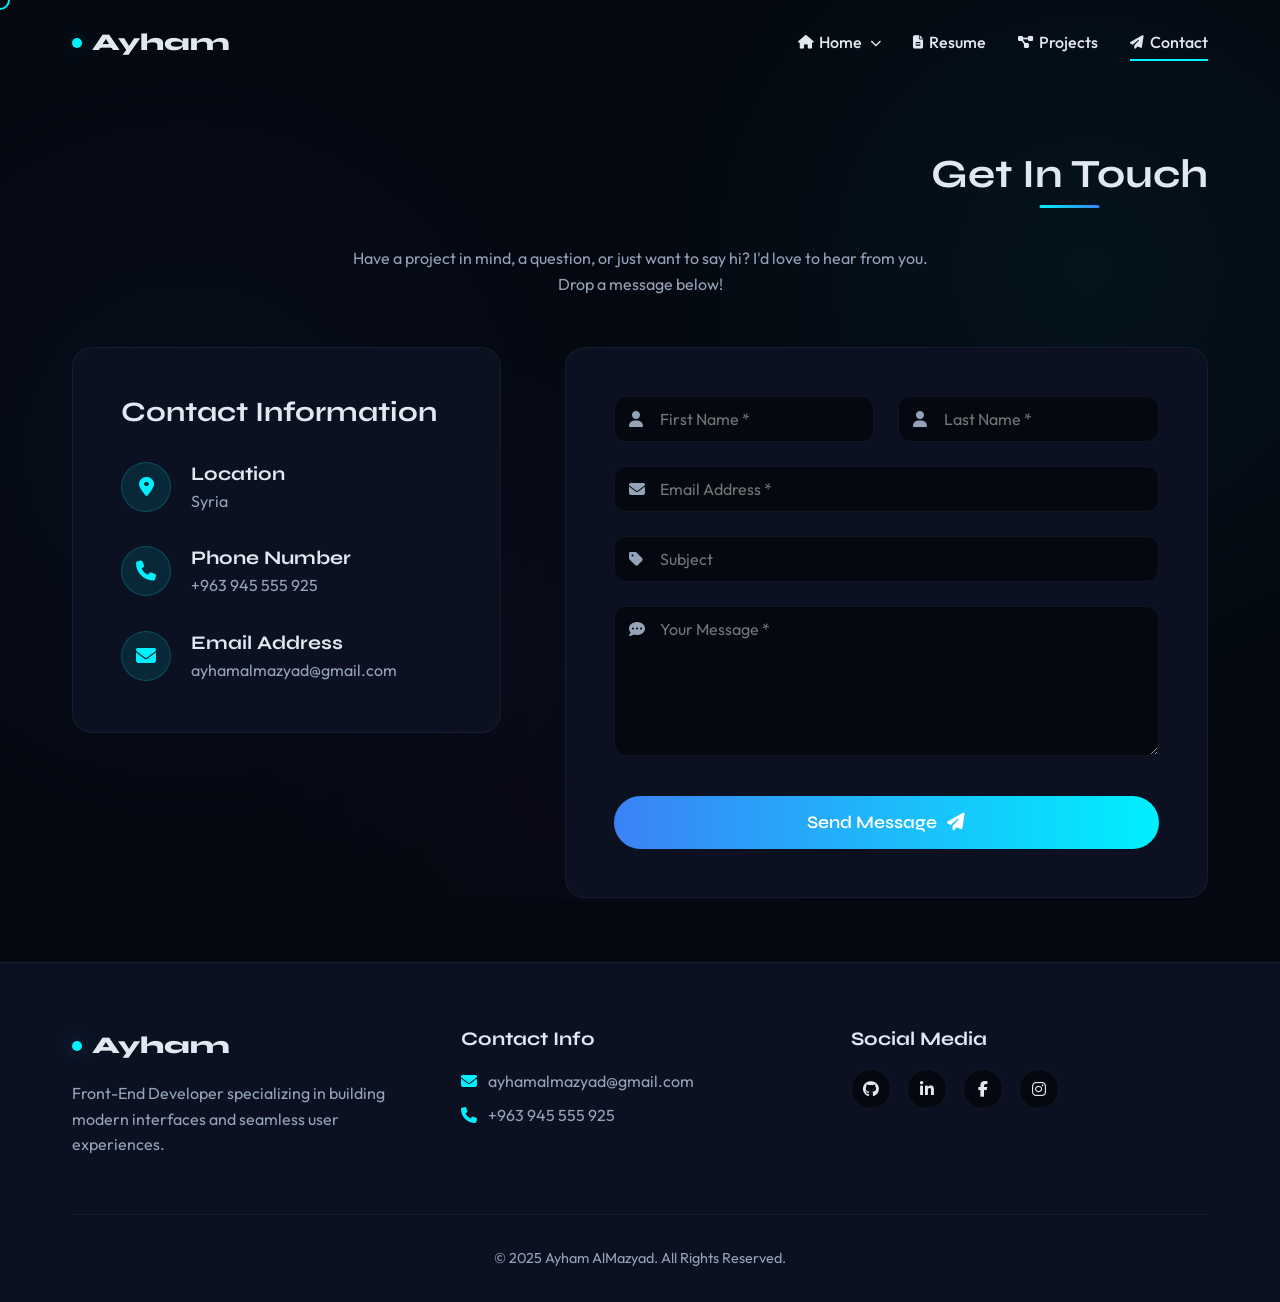
==== contact.html @ ed9a1247 "Cleanup unused files and refactor structure" ====
<!DOCTYPE html>
<html lang="en">
<head>
    <meta charset="UTF-8" />
    <meta name="viewport" content="width=device-width, initial-scale=1.0" />
    <meta name="description" content="Get in touch with Ayham AlMazyad, a Front-End Developer. Send a message for collaborations, inquiries, or any questions.">
    <meta name="keywords" content="Ayham AlMazyad, Contact, Web Developer, Syria, Collaboration, Freelance">
    <meta name="author" content="Ayham AlMazyad">
    <link rel="canonical" href="https://myportfolio.syria-cloud.info/contact.html">
    <title>Contact | Ayham AlMazyad</title>

    <!-- SEO & Open Graph -->
    <meta property="og:type" content="website">
    <meta property="og:title" content="Contact | Ayham AlMazyad" />
    <meta property="og:description" content="Have a project or a question? Reach out to Ayham AlMazyad via the contact form." />
    <meta property="og:image" content="https://myportfolio.syria-cloud.info/img/logo1.png" />
    <meta property="og:url" content="https://myportfolio.syria-cloud.info/contact.html" />

    <!-- Twitter Cards -->
    <meta name="twitter:card" content="summary">
    <meta name="twitter:title" content="Contact | Ayham AlMazyad">
    <meta name="twitter:description" content="Get in touch with Ayham AlMazyad for web development inquiries.">
    <meta name="twitter:image" content="https://myportfolio.syria-cloud.info/img/logo1.png">
    
    <!-- Fonts & Icons -->
    <link href="https://cdnjs.cloudflare.com/ajax/libs/font-awesome/6.5.0/css/all.min.css" rel="stylesheet">
    
    <!-- Custom Premium Stylesheets -->
    <link rel="stylesheet" href="./css/premium-theme.css">
    <link rel="stylesheet" href="./css/contact.css">
</head>

<body>
    <!-- Custom Cursor -->
    <div class="custom-cursor" id="custom-cursor"></div>

    <!-- Background Effect -->
    <div class="bg-mesh"></div>

    <!-- Header & Navigation -->
    <header id="header">
        <div class="container">
            <a href="index.html" class="logo">
                <div class="logo-dot"></div>
                Ayham
            </a>
            
            <div class="menu-toggle" id="menu-toggle">
                <i class="fas fa-bars"></i>
            </div>
            
            <nav class="nav-links">
                <div class="dropdown">
                    <a href="index.html#hero"><i class="fas fa-house" style="font-size: 0.85em;"></i>Home <i class="fas fa-chevron-down" style="font-size: 0.7em; margin-left: 2px;"></i></a>
                    <div class="dropdown-content">
                        <a href="index.html#about"><i class="fas fa-user"></i> About</a>
                        <a href="index.html#skills"><i class="fas fa-code"></i> Skills</a>
                        <a href="index.html#certificates"><i class="fas fa-certificate"></i> Certificates</a>
                    </div>
                </div>
                <a href="resume.html"><i class="fas fa-file-lines" style="font-size: 0.85em;"></i>Resume</a>
                <a href="projects.html"><i class="fas fa-project-diagram" style="font-size: 0.85em;"></i>Projects</a>
                <a href="contact.html" class="active"><i class="fas fa-paper-plane" style="font-size: 0.85em;"></i>Contact</a>
            </nav>
        </div>
    </header>

    <main>
        <div class="contact-header reveal">
            <div class="container">
                <h1 class="section-title">Get In Touch</h1>
                <p style="color: var(--text-muted); max-width: 600px; margin: 0 auto;">Have a project in mind, a question, or just want to say hi? I'd love to hear from you. Drop a message below!</p>
            </div>
        </div>

        <section class="container">
            <div class="contact-grid">
                
                <!-- Contact Info Block -->
                <div class="contact-info reveal">
                    <h2 style="font-size: 1.75rem; margin-bottom: 2rem; color: var(--text-main);">Contact Information</h2>
                    
                    <div class="contact-info-item">
                        <div class="contact-info-icon"><i class="fas fa-map-marker-alt"></i></div>
                        <div class="contact-info-text">
                            <h3>Location</h3>
                            <p>Syria</p>
                        </div>
                    </div>

                    <div class="contact-info-item">
                        <div class="contact-info-icon"><i class="fas fa-phone"></i></div>
                        <div class="contact-info-text">
                            <h3>Phone Number</h3>
                            <p>+963 945 555 925</p>
                        </div>
                    </div>

                    <div class="contact-info-item">
                        <div class="contact-info-icon"><i class="fas fa-envelope"></i></div>
                        <div class="contact-info-text">
                            <h3>Email Address</h3>
                            <p>ayhamalmazyad@gmail.com</p>
                        </div>
                    </div>
                </div>

                <!-- Contact Form Block -->
                <div class="contact-form-container reveal" style="transition-delay: 0.2s;">
                    <form id="contactForm">
                        <div class="form-grid">
                            <div class="input-group">
                                <input type="text" name="firstName" placeholder="First Name *" required />
                                <i class="fas fa-user input-icon"></i>
                            </div>

                            <div class="input-group">
                                <input type="text" name="lastName" placeholder="Last Name *" required />
                                <i class="fas fa-user input-icon"></i>
                            </div>

                            <div class="input-group full-width">
                                <input type="email" name="email" placeholder="Email Address *" required />
                                <i class="fas fa-envelope input-icon"></i>
                            </div>

                            <div class="input-group full-width">
                                <input type="text" name="subject" placeholder="Subject" />
                                <i class="fas fa-tag input-icon"></i>
                            </div>

                            <div class="input-group full-width">
                                <textarea name="message" placeholder="Your Message *" required></textarea>
                                <i class="fas fa-comment-dots input-icon"></i>
                            </div>
                        </div>

                        <button type="submit" class="submit-btn">
                            Send Message <i class="fas fa-paper-plane"></i>
                        </button>
                        <div id="status-message"></div>
                    </form>
                </div>

            </div>
        </section>
    </main>

    <!-- Footer -->
    <footer>
        <div class="container">
            <div class="footer-content reveal">
                <div class="footer-col">
                    <a href="index.html" class="logo" style="margin-bottom: 1rem;">
                        <div class="logo-dot"></div>
                        Ayham
                    </a>
                    <p>Front-End Developer specializing in building modern interfaces and seamless user experiences.</p>
                </div>
                
                <div class="footer-col">
                    <h4>Contact Info</h4>
                    <p><i class="fas fa-envelope" style="color: var(--accent-cyan); margin-right: 8px;"></i> ayhamalmazyad@gmail.com</p>
                    <p><i class="fas fa-phone" style="color: var(--accent-cyan); margin-right: 8px;"></i> +963 945 555 925</p>
                </div>
                
                <div class="footer-col">
                    <h4>Social Media</h4>
                    <div class="social-icons">
                        <a href="https://github.com/Aeham-sys" target="_blank" aria-label="GitHub"><i class="fab fa-github"></i></a>
                        <a href="https://www.linkedin.com/in/ayham-al-mziad" target="_blank" aria-label="LinkedIn"><i class="fab fa-linkedin-in"></i></a>
                        <a href="https://www.facebook.com/ayham.mziad" target="_blank" aria-label="Facebook"><i class="fab fa-facebook-f"></i></a>
                        <a href="https://www.instagram.com/ayhambmz" target="_blank" aria-label="Instagram"><i class="fab fa-instagram"></i></a>
                    </div>
                </div>
            </div>
            
            <div class="footer-bottom">
                <p>&copy; 2025 Ayham AlMazyad. All Rights Reserved.</p>
            </div>
        </div>
    </footer>

    <script src="./js/animations.js"></script>
    <script src="./js/contact.js"></script>
</body>
</html>
---- css/premium-theme.css ----
@import url('https://fonts.googleapis.com/css2?family=Outfit:wght@300;400;500;600&family=Syne:wght@400;500;600;700;800&display=swap');

:root {
  /* Color Palette - Premium Dark Theme */
  --bg-primary: #050810;
  --bg-secondary: #0B1121;
  --bg-glass: rgba(11, 17, 33, 0.7);
  --accent-cyan: #00F0FF;
  --accent-blue: #3B82F6;
  --accent-purple: #A855F7;
  --text-main: #E2E8F0;
  --text-muted: #94A3B8;
  --border-glass: rgba(255, 255, 255, 0.05);
  
  /* Typography */
  --font-heading: 'Syne', sans-serif;
  --font-body: 'Outfit', sans-serif;
  
  /* Transitions & Shadows */
  --ts-fast: 0.2s ease;
  --ts-smooth: 0.4s cubic-bezier(0.4, 0, 0.2, 1);
  --glow-cyan: 0 0 20px rgba(0, 240, 255, 0.3);
  --glow-blue: 0 0 20px rgba(59, 130, 246, 0.3);
  --shadow-card: 0 10px 30px rgba(0,0,0,0.5);
}




/* Base Styles */
* {
  margin: 0;
  padding: 0;
  box-sizing: border-box;
}

html {
  scroll-behavior: smooth;
  overflow-x: hidden;
}

body {
  font-family: var(--font-body);
  background-color: var(--bg-primary);
  color: var(--text-main);
  line-height: 1.6;
  overflow-x: hidden;
}


/* Background Effects */
.bg-mesh {
  position: fixed;
  top: 0;
  left: 0;
  width: 100vw;
  height: 100vh;
  z-index: -1;
  background: 
    radial-gradient(circle at 15% 50%, rgba(59, 130, 246, 0.05) 0%, transparent 40%),
    radial-gradient(circle at 85% 30%, rgba(0, 240, 255, 0.05) 0%, transparent 40%),
    radial-gradient(circle at 50% 80%, rgba(168, 85, 247, 0.04) 0%, transparent 40%);
  pointer-events: none;
}

/* Custom Cursor */
.custom-cursor {
  width: 20px;
  height: 20px;
  border: 2px solid var(--accent-cyan);
  border-radius: 50%;
  position: fixed;
  pointer-events: none;
  z-index: 9999;
  transform: translate(-50%, -50%);
  transition: width 0.2s, height 0.2s, background-color 0.2s;
}

.custom-cursor.hover {
  width: 40px;
  height: 40px;
  background-color: rgba(0, 240, 255, 0.1);
  border-color: transparent;
}

/* Preloader */
#preloader {
  position: fixed;
  top: 0;
  left: 0;
  width: 100%;
  height: 100%;
  background-color: var(--bg-primary);
  z-index: 10000;
  display: flex;
  justify-content: center;
  align-items: center;
  transition: opacity 0.4s ease;
}

.loader-pulse {
  width: 50px;
  height: 50px;
  background-color: var(--accent-cyan);
  border-radius: 50%;
  animation: pulse 1.5s infinite ease-in-out;
}

@keyframes pulse {
  0% { transform: scale(0.8); box-shadow: 0 0 0 0 rgba(0, 240, 255, 0.7); }
  70% { transform: scale(1.2); box-shadow: 0 0 0 20px rgba(0, 240, 255, 0); }
  100% { transform: scale(0.8); box-shadow: 0 0 0 0 rgba(0, 240, 255, 0); }
}

/* Typography & Utilities */
h1, h2, h3, h4, h5, h6 {
  font-family: var(--font-heading);
  font-weight: 700;
  line-height: 1.2;
}

a {
  text-decoration: none;
  color: inherit;
  transition: var(--ts-fast);
}

img {
  max-width: 100%;
  height: auto;
  display: block;
}

.container {
  width: 100%;
  max-width: 1200px;
  margin: 0 auto;
  padding: 0 2rem;
}

.section-padding {
  padding: 100px 0;
}

.section-title {
  font-size: 2.5rem;
  text-align: center;
  margin-bottom: 3rem;
  color: var(--text-main);
  position: relative;
  display: inline-block;
  left: 50%;
  transform: translateX(-50%);
}

.section-title::after {
  content: '';
  position: absolute;
  bottom: -10px;
  left: 50%;
  transform: translateX(-50%);
  width: 60px;
  height: 3px;
  background: linear-gradient(90deg, var(--accent-cyan), var(--accent-blue));
  border-radius: 2px;
}

/* Buttons */
.btn {
  display: inline-block;
  padding: 0.8rem 2rem;
  border-radius: 30px;
  font-family: var(--font-heading);
  font-weight: 600;
  font-size: 1rem;
  cursor: pointer;
  transition: var(--ts-smooth);
  position: relative;
  overflow: hidden;
  z-index: 1;
}

.btn-primary {
  background: linear-gradient(90deg, var(--accent-blue), var(--accent-cyan));
  color: #fff;
  border: none;
  box-shadow: 0 4px 15px rgba(0, 240, 255, 0.2);
}

.btn-primary:hover {
  box-shadow: var(--glow-cyan);
  transform: translateY(-2px);
}

.btn-outline {
  background: transparent;
  color: var(--text-main);
  border: 1px solid var(--border-glass);
}

.btn-outline:hover {
  border-color: var(--accent-cyan);
  color: var(--accent-cyan);
}

/* Navigation */
header {
  position: fixed;
  top: 0;
  width: 100%;
  z-index: 2000;
  padding: 1.5rem 0;
  transition: var(--ts-smooth);
}


header.scrolled {
  background: var(--bg-glass);
  backdrop-filter: blur(20px);
  -webkit-backdrop-filter: blur(20px);
  border-bottom: 1px solid var(--border-glass);
  padding: 0.8rem 0;
  box-shadow: 0 10px 30px rgba(0, 0, 0, 0.2);
}

header .container {
  display: flex;
  justify-content: space-between;
  align-items: center;
}

.logo {
  font-family: var(--font-heading);
  font-size: 1.5rem;
  font-weight: 800;
  display: flex;
  align-items: center;
  gap: 10px;
  color: var(--text-main);
}

.logo-dot {
  width: 10px;
  height: 10px;
  background-color: var(--accent-cyan);
  border-radius: 50%;
  box-shadow: var(--glow-cyan);
}

.nav-links {
  display: flex;
  gap: 2rem;
}

.nav-links a {
  font-size: 1rem;
  font-weight: 500;
  color: var(--text-main);
  position: relative;
  display: flex;
  align-items: center;
  gap: 6px;
}

/* Dropdown Styles */
.nav-links .dropdown {
  position: relative;
  display: inline-block;
}

.dropdown-content {
  position: absolute;
  top: 100%;
  left: 50%;
  transform: translateX(-50%) translateY(10px);
  min-width: 180px;
  background: var(--bg-glass);
  backdrop-filter: blur(20px);
  -webkit-backdrop-filter: blur(20px);
  border: 1px solid var(--border-glass);
  border-radius: 15px;
  padding: 0.8rem;
  opacity: 0;
  visibility: hidden;
  transition: all 0.3s cubic-bezier(0.4, 0, 0.2, 1);
  box-shadow: 0 15px 35px rgba(0,0,0,0.4);
  z-index: 1000;
}

.dropdown:hover .dropdown-content {
  opacity: 1;
  visibility: visible;
  transform: translateX(-50%) translateY(0);
}

.dropdown-content a {
  padding: 0.8rem 1rem;
  border-radius: 10px;
  width: 100%;
  font-size: 0.95rem;
  color: var(--text-muted);
}

.dropdown-content a:hover {
  background: rgba(0, 240, 255, 0.08);
  color: var(--accent-cyan);
  padding-left: 1.2rem;
}

.nav-links a::after {
  content: '';
  position: absolute;
  width: 0;
  height: 2px;
  bottom: -5px;
  left: 0;
  background-color: var(--accent-cyan);
  transition: var(--ts-smooth);
}

.nav-links a:hover::after,
.nav-links a.active::after {
  width: 100%;
}

.menu-toggle {
  display: none;
  font-size: 1.5rem;
  cursor: pointer;
  color: var(--text-main);
}

/* Hero Section */
.hero {
  min-height: 100vh;
  display: flex;
  align-items: center;
  position: relative;
  overflow: hidden;
  padding-top: 80px;
}

.hero-content {
  max-width: 600px;
  z-index: 2;
}

.hero-subtitle {
  color: var(--accent-cyan);
  font-family: var(--font-heading);
  font-weight: 600;
  letter-spacing: 2px;
  text-transform: uppercase;
  font-size: 0.9rem;
  margin-bottom: 1rem;
  display: block;
}

.hero-title {
  font-size: 4rem;
  margin-bottom: 1rem;
  color: var(--text-main);
}

.hero-typewriter {
  display: inline-block;
  color: var(--accent-blue);
  border-right: 3px solid var(--accent-cyan);
  padding-right: 5px;
  white-space: nowrap;
  animation: blinkCursor 0.75s step-end infinite;
}

@keyframes blinkCursor {
  from, to { border-color: transparent }
  50% { border-color: var(--accent-cyan); }
}

.hero-description {
  color: var(--text-muted);
  font-size: 1.1rem;
  margin-bottom: 2.5rem;
  max-width: 500px;
}

.hero-buttons {
  display: flex;
  gap: 1rem;
}

.hero-image-container {
  position: absolute;
  right: 5%;
  top: 50%;
  transform: translateY(-50%);
  width: 400px;
  height: 400px;
  z-index: 1;
}

.hero-image {
  width: 100%;
  height: 100%;
  object-fit: cover;
  border-radius: 60% 40% 30% 70% / 60% 30% 70% 40%;
  border: 2px solid var(--border-glass);
  box-shadow: var(--shadow-card);
  position: relative;
  z-index: 2;
  animation: morph 8s ease-in-out infinite alternate;
}

@keyframes morph {
  0% { border-radius: 60% 40% 30% 70% / 60% 30% 70% 40%; }
  50% { border-radius: 30% 60% 70% 40% / 50% 60% 30% 60%; }
  100% { border-radius: 60% 40% 30% 70% / 60% 30% 70% 40%; }
}

.orb {
  position: absolute;
  border-radius: 50%;
  filter: blur(40px);
  z-index: 1;
  animation: float 6s ease-in-out infinite;
}

.orb-1 {
  width: 200px;
  height: 200px;
  background: rgba(0, 240, 255, 0.4);
  top: -20px;
  right: -20px;
}

.orb-2 {
  width: 150px;
  height: 150px;
  background: rgba(59, 130, 246, 0.4);
  bottom: 20px;
  left: -20px;
  animation-delay: -3s;
}

@keyframes float {
  0% { transform: translateY(0px) rotate(0deg); }
  50% { transform: translateY(-20px) rotate(10deg); }
  100% { transform: translateY(0px) rotate(0deg); }
}

/* About Section */
.about {
  background-color: var(--bg-secondary);
}

.about-grid {
  display: grid;
  grid-template-columns: 1fr 1fr;
  gap: 4rem;
  align-items: center;
}

.about-text {
  color: var(--text-muted);
  font-size: 1.05rem;
}

.about-text p {
  margin-bottom: 1.5rem;
}

.highlight {
  color: var(--text-main);
  font-weight: 500;
}

/* Skills Box */
.skills-container {
  background: var(--bg-primary);
  padding: 2rem;
  border-radius: 20px;
  border: 1px solid var(--border-glass);
  box-shadow: var(--shadow-card);
}

.skill-item {
  margin-bottom: 1.5rem;
}

.skill-item:last-child {
  margin-bottom: 0;
}

.skill-info {
  display: flex;
  justify-content: space-between;
  margin-bottom: 0.5rem;
  font-family: var(--font-heading);
  font-weight: 500;
  font-size: 0.9rem;
}

.skill-bar {
  width: 100%;
  height: 8px;
  background-color: var(--bg-secondary);
  border-radius: 4px;
  overflow: hidden;
}

.skill-progress {
  height: 100%;
  background: linear-gradient(90deg, var(--accent-blue), var(--accent-cyan));
  border-radius: 4px;
  position: relative;
  /* width is set inline */
}

/* Certificates */
.certificates-grid {
  display: grid;
  grid-template-columns: repeat(auto-fit, minmax(320px, 1fr));
  gap: 2rem;
}

.certificate-card {
  background: var(--bg-secondary);
  border: 1px solid var(--border-glass);
  border-radius: 16px;
  overflow: hidden;
  transition: var(--ts-smooth);
  height: 100%;
  display: flex;
  flex-direction: column;
}

.certificate-card:hover {
  transform: translateY(-10px);
  border-color: rgba(0, 240, 255, 0.3);
  box-shadow: var(--shadow-card), 0 0 15px rgba(0, 240, 255, 0.1);
}

.certificate-image {
  width: 100%;
  height: 200px;
  overflow: hidden;
}

.certificate-image img {
  width: 100%;
  height: 100%;
  object-fit: cover;
  transition: transform 0.5s ease;
}

.certificate-card:hover .certificate-image img {
  transform: scale(1.05);
}

.certificate-content {
  padding: 1.5rem;
  flex-grow: 1;
  display: flex;
  flex-direction: column;
}

.certificate-content h3 {
  font-size: 1.25rem;
  margin-bottom: 0.75rem;
  color: var(--text-main);
}

.certificate-description {
  color: var(--text-muted);
  font-size: 0.9rem;
  margin-bottom: 1.5rem;
  flex-grow: 1;
}

.certificate-meta {
  display: flex;
  justify-content: space-between;
  align-items: center;
  margin-top: auto;
  padding-top: 1rem;
  border-top: 1px solid var(--border-glass);
}

.certificate-date {
  font-size: 0.85rem;
  color: var(--text-muted);
  display: flex;
  align-items: center;
  gap: 5px;
}

.verify-link {
  font-size: 0.85rem;
  color: var(--accent-cyan);
  font-weight: 500;
  display: flex;
  align-items: center;
  gap: 5px;
}

.verify-link:hover {
  text-shadow: 0 0 8px rgba(0, 240, 255, 0.5);
}

/* Footer */
footer {
  background-color: var(--bg-secondary);
  border-top: 1px solid var(--border-glass);
  padding: 4rem 0 2rem;
}

.footer-content {
  display: grid;
  grid-template-columns: repeat(auto-fit, minmax(200px, 1fr));
  gap: 2rem;
  margin-bottom: 3rem;
}

.footer-col h4 {
  color: var(--text-main);
  font-size: 1.2rem;
  margin-bottom: 1.2rem;
}

.footer-col p {
  color: var(--text-muted);
  margin-bottom: 0.5rem;
}

.social-icons {
  display: flex;
  gap: 1rem;
}

.social-icons a {
  display: flex;
  align-items: center;
  justify-content: center;
  width: 40px;
  height: 40px;
  border-radius: 50%;
  background: var(--bg-primary);
  border: 1px solid var(--border-glass);
  color: var(--text-main);
  transition: var(--ts-fast);
}

.social-icons a:hover {
  background: var(--accent-blue);
  border-color: var(--accent-blue);
  color: #fff;
  transform: translateY(-3px);
  box-shadow: var(--glow-blue);
}

.footer-bottom {
  text-align: center;
  padding-top: 2rem;
  border-top: 1px solid var(--border-glass);
  color: var(--text-muted);
  font-size: 0.9rem;
}

/* Scroll Animations Defaults */
.reveal {
  opacity: 0;
  transform: translateY(30px);
  transition: all 0.8s ease;
}
.reveal.active {
  opacity: 1;
  transform: translateY(0);
}

/* Responsive */
@media (max-width: 991px) {
  .hero-title {
    font-size: 3rem;
  }
  .about-grid {
    grid-template-columns: 1fr;
  }
  .hero-image-container {
    width: 300px;
    height: 300px;
    right: 0;
  }
}

@media (max-width: 768px) {
  .menu-toggle {
    display: block;
    z-index: 1001;
    order: 3;
    margin-left: 1rem;
  }
  


  .nav-links {
    position: fixed;
    top: 0;
    right: 0;
    width: 280px;
    height: 100vh;
    background: rgba(11, 17, 33, 0.85);
    backdrop-filter: blur(20px);
    -webkit-backdrop-filter: blur(20px);
    flex-direction: column;
    padding: 100px 1.5rem 2rem;
    transition: transform 0.4s cubic-bezier(0.4, 0, 0.2, 1);
    transform: translateX(105%);
    border-left: 1px solid var(--border-glass);
    box-shadow: -15px 0 35px rgba(0,0,0,0.4);
    z-index: 1002;
    gap: 0.5rem; /* Tighter gap for styled items */
  }
  
  .nav-links.active {
    transform: translateX(0);
  }

  /* Mobile Link Styling */
  .nav-links a {
    width: 100%;
    padding: 1rem 1.5rem;
    border-radius: 12px;
    font-size: 1.1rem;
    font-weight: 500;
    color: var(--text-main);
    display: flex;
    align-items: center;
    gap: 12px;
    background: transparent;
    transition: all 0.3s ease;
    border: 1px solid transparent;
  }

  .nav-links a i {
    font-size: 1.2rem;
    color: var(--accent-cyan);
    width: 24px;
    text-align: center;
  }

  .nav-links a:hover,
  .nav-links a.active {
    background: rgba(0, 240, 255, 0.08);
    color: var(--accent-cyan);
    border-color: rgba(0, 240, 255, 0.15);
    padding-left: 1.8rem; /* Slide right effect */
  }




  /* Overlay Backdrop for Mobile Menu */
  .menu-overlay {
    position: fixed;
    top: 0;
    left: 0;
    width: 100%;
    height: 100%;
    background: rgba(0, 0, 0, 0.6);
    backdrop-filter: blur(4px);
    z-index: 1001;
    opacity: 0;
    visibility: hidden;
    transition: all 0.4s ease;
  }

  .menu-overlay.active {
    opacity: 1;
    visibility: visible;
  }

  body.menu-open {
    overflow: hidden; /* Prevent scrolling when menu is open */
  }

  
  .hero {
    flex-direction: column;
    justify-content: center;
    text-align: center;
    padding-top: 120px;
  }
  
  .hero-content {
    margin: 0 auto;
  }
  
  .hero-buttons {
    justify-content: center;
  }
  
  .hero-image-container {
    position: relative;
    transform: none;
    margin: 3rem auto 0;
    left: auto;
    right: auto;
    width: 250px;
    height: 250px;
  }
  
  .section-title {
    font-size: 2rem;
  }

  /* Sanitize Orbs on Mobile */
  .orb {
    filter: blur(30px);
    opacity: 0.5;
  }
  
  .orb-1 {
    width: 120px !important;
    height: 120px !important;
    right: -10px !important;
    top: -10px !important;
  }
  
  .orb-2 {
    width: 100px !important;
    height: 100px !important;
    left: -10px !important;
    bottom: -10px !important;
  }
}
---- css/contact.css ----
.contact-header {
    text-align: center;
    padding: 150px 0 50px;
}

.contact-grid {
    display: grid;
    grid-template-columns: 1fr;
    gap: 4rem;
    margin-bottom: 4rem;
}

@media (min-width: 992px) {
    .contact-grid {
        grid-template-columns: 1fr 1.5fr;
    }
}

.contact-info {
    background: var(--bg-secondary);
    border: 1px solid var(--border-glass);
    border-radius: 20px;
    padding: 3rem;
    height: fit-content;
}

.contact-info-item {
    display: flex;
    align-items: flex-start;
    gap: 20px;
    margin-bottom: 2rem;
}

.contact-info-item:last-child {
    margin-bottom: 0;
}

.contact-info-icon {
    width: 50px;
    height: 50px;
    border-radius: 50%;
    background: rgba(0, 240, 255, 0.1);
    color: var(--accent-cyan);
    display: flex;
    justify-content: center;
    align-items: center;
    font-size: 1.25rem;
    border: 1px solid rgba(0, 240, 255, 0.2);
    flex-shrink: 0;
}

.contact-info-text h3 {
    color: var(--text-main);
    margin-bottom: 0.25rem;
    font-size: 1.2rem;
}

.contact-info-text p {
    color: var(--text-muted);
}

/* Form Styling */
.contact-form-container {
    background: var(--bg-secondary);
    border: 1px solid var(--border-glass);
    border-radius: 20px;
    padding: 3rem;
}

.form-grid {
    display: grid;
    grid-template-columns: 1fr;
    gap: 1.5rem;
}

@media (min-width: 768px) {
    .form-grid {
        grid-template-columns: 1fr 1fr;
    }
    .full-width {
        grid-column: 1 / -1;
    }
}

.input-group {
    position: relative;
}

.input-icon {
    position: absolute;
    left: 15px;
    top: 15px;
    color: var(--text-muted);
    transition: var(--ts-fast);
}

.input-group input,
.input-group textarea {
    width: 100%;
    background: var(--bg-primary);
    border: 1px solid var(--border-glass);
    border-radius: 12px;
    padding: 12px 15px 12px 45px;
    color: var(--text-main);
    font-family: var(--font-body);
    font-size: 1rem;
    transition: var(--ts-smooth);
    outline: none;
}

.input-group textarea {
    height: 150px;
    resize: vertical;
}

.input-group input:focus,
.input-group textarea:focus {
    border-color: var(--accent-cyan);
    box-shadow: 0 0 15px rgba(0, 240, 255, 0.1);
}

.input-group input:focus + .input-icon,
.input-group textarea:focus + .input-icon {
    color: var(--accent-cyan);
}

.submit-btn {
    width: 100%;
    margin-top: 2rem;
    display: flex;
    justify-content: center;
    align-items: center;
    gap: 10px;
    padding: 1rem;
    border-radius: 30px;
    border: none;
    background: linear-gradient(90deg, var(--accent-blue), var(--accent-cyan));
    color: #fff;
    font-family: var(--font-heading);
    font-weight: 600;
    font-size: 1.1rem;
    cursor: pointer;
    transition: var(--ts-smooth);
}

.submit-btn:hover {
    transform: translateY(-3px);
    box-shadow: var(--glow-cyan);
}

#status-message {
    margin-top: 1.5rem;
    padding: 1rem;
    border-radius: 8px;
    text-align: center;
    display: none;
    font-weight: 500;
}

.success {
    background-color: rgba(16, 185, 129, 0.1);
    color: #10b981;
    border: 1px solid rgba(16, 185, 129, 0.2);
}

.error {
    background-color: rgba(239, 68, 68, 0.1);
    color: #ef4444;
    border: 1px solid rgba(239, 68, 68, 0.2);
}
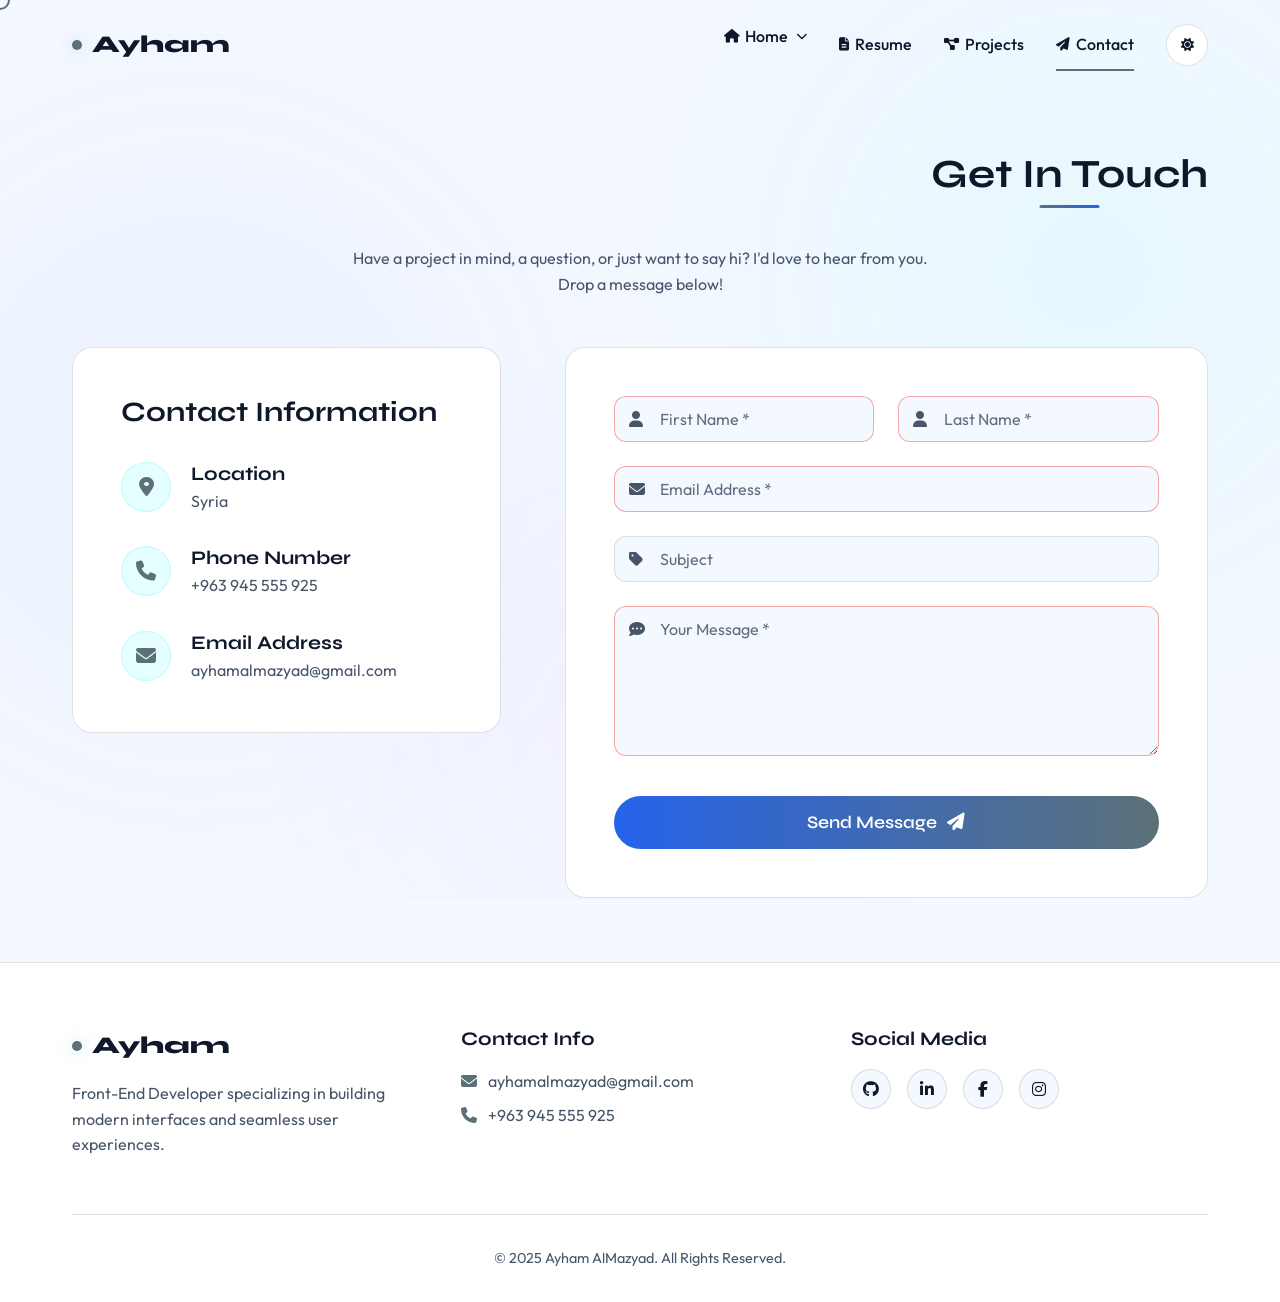
==== commit b8e2c66f: "SEO optimization and domain update to ayhamdev.me" ====
--- a/contact.html
+++ b/contact.html
@@ -6,21 +6,25 @@
     <meta name="description" content="Get in touch with Ayham AlMazyad, a Front-End Developer. Send a message for collaborations, inquiries, or any questions.">
     <meta name="keywords" content="Ayham AlMazyad, Contact, Web Developer, Syria, Collaboration, Freelance">
     <meta name="author" content="Ayham AlMazyad">
-    <link rel="canonical" href="https://myportfolio.syria-cloud.info/contact.html">
+    <link rel="canonical" href="https://ayhamdev.vercel.app/contact.html">
     <title>Contact | Ayham AlMazyad</title>
 
     <!-- SEO & Open Graph -->
     <meta property="og:type" content="website">
     <meta property="og:title" content="Contact | Ayham AlMazyad" />
-    <meta property="og:description" content="Have a project or a question? Reach out to Ayham AlMazyad via the contact form." />
-    <meta property="og:image" content="https://myportfolio.syria-cloud.info/img/logo1.png" />
-    <meta property="og:url" content="https://myportfolio.syria-cloud.info/contact.html" />
+    <meta property="og:description" content="Have a project or a question? Reach out to Ayham AlMazyad via the contact form for web development inquiries." />
+    <meta property="og:image" content="https://ayhamdev.vercel.app/img/website_preview.png" />
+    <meta property="og:image:width" content="1200" />
+    <meta property="og:image:height" content="630" />
+    <meta property="og:url" content="https://ayhamdev.vercel.app/contact.html" />
+    <meta property="og:site_name" content="Ayham AlMazyad Portfolio">
 
     <!-- Twitter Cards -->
-    <meta name="twitter:card" content="summary">
+    <meta name="twitter:card" content="summary_large_image">
+    <meta name="twitter:site" content="@ayhambmz">
     <meta name="twitter:title" content="Contact | Ayham AlMazyad">
-    <meta name="twitter:description" content="Get in touch with Ayham AlMazyad for web development inquiries.">
-    <meta name="twitter:image" content="https://myportfolio.syria-cloud.info/img/logo1.png">
+    <meta name="twitter:description" content="Get in touch with Ayham AlMazyad for web development inquiries and collaborations.">
+    <meta name="twitter:image" content="https://ayhamdev.vercel.app/img/website_preview.png">
     
     <!-- Fonts & Icons -->
     <link href="https://cdnjs.cloudflare.com/ajax/libs/font-awesome/6.5.0/css/all.min.css" rel="stylesheet">
@@ -61,6 +65,9 @@
                 <a href="resume.html"><i class="fas fa-file-lines" style="font-size: 0.85em;"></i>Resume</a>
                 <a href="projects.html"><i class="fas fa-project-diagram" style="font-size: 0.85em;"></i>Projects</a>
                 <a href="contact.html" class="active"><i class="fas fa-paper-plane" style="font-size: 0.85em;"></i>Contact</a>
+                <button id="theme-toggle" class="theme-toggle" type="button" aria-label="Switch color theme" title="Switch color theme">
+                    <i class="fas fa-moon"></i>
+                </button>
             </nav>
         </div>
     </header>
--- a/css/premium-theme.css
+++ b/css/premium-theme.css
@@ -5,12 +5,21 @@
   --bg-primary: #050810;
   --bg-secondary: #0B1121;
   --bg-glass: rgba(11, 17, 33, 0.7);
+  --bg-elevated: #111a31;
   --accent-cyan: #00F0FF;
   --accent-blue: #3B82F6;
   --accent-purple: #A855F7;
   --text-main: #E2E8F0;
   --text-muted: #94A3B8;
+  --text-strong: #F8FAFC;
   --border-glass: rgba(255, 255, 255, 0.05);
+  --nav-link-active-bg: rgba(0, 240, 255, 0.1);
+  --nav-link-active-border: rgba(0, 240, 255, 0.22);
+  --menu-overlay-bg: rgba(0, 0, 0, 0.6);
+  --menu-panel-bg: rgba(11, 17, 33, 0.92);
+  --menu-link-color: #d9e2f3;
+  --menu-link-icon: #82c8d0;
+  --menu-link-hover-color: #eaf7ff;
   
   /* Typography */
   --font-heading: 'Syne', sans-serif;
@@ -24,6 +33,35 @@
   --shadow-card: 0 10px 30px rgba(0,0,0,0.5);
 }
 
+html[data-theme="dark"] {
+  color-scheme: dark;
+}
+
+html[data-theme="light"] {
+  color-scheme: light;
+  --bg-primary: #f4f8ff;
+  --bg-secondary: #ffffff;
+  --bg-glass: rgba(255, 255, 255, 0.82);
+  --bg-elevated: #ecf3ff;
+  --accent-cyan: #5b7177;
+  --accent-blue: #2563eb;
+  --accent-purple: #7c3aed;
+  --text-main: #0f172a;
+  --text-muted: #475569;
+  --text-strong: #020617;
+  --border-glass: rgba(15, 23, 42, 0.12);
+  --nav-link-active-bg: rgba(8, 145, 178, 0.12);
+  --nav-link-active-border: rgba(8, 145, 178, 0.24);
+  --menu-overlay-bg: rgba(15, 23, 42, 0.32);
+  --menu-panel-bg: rgba(248, 251, 255, 0.96);
+  --menu-link-color: #0f172a;
+  --menu-link-icon: #0f766e;
+  --menu-link-hover-color: #0b2e4f;
+  --glow-cyan: 0 0 16px rgba(8, 145, 178, 0.25);
+  --glow-blue: 0 0 16px rgba(37, 99, 235, 0.25);
+  --shadow-card: 0 10px 30px rgba(15, 23, 42, 0.14);
+}
+
 
 
 
@@ -37,6 +75,7 @@
 html {
   scroll-behavior: smooth;
   overflow-x: hidden;
+  color-scheme: dark;
 }
 
 body {
@@ -63,6 +102,16 @@
   pointer-events: none;
 }
 
+#three-canvas {
+  position: fixed;
+  top: 0;
+  left: 0;
+  width: 100vw;
+  height: 100vh;
+  z-index: -2;
+  pointer-events: none;
+}
+
 /* Custom Cursor */
 .custom-cursor {
   width: 20px;
@@ -129,6 +178,19 @@
   max-width: 100%;
   height: auto;
   display: block;
+}
+
+.hero-image,
+.project-img-wrapper img,
+.certificate-image img {
+  border-radius: 14px;
+  box-shadow: var(--shadow-card);
+}
+
+html[data-theme="light"] .hero-image,
+html[data-theme="light"] .project-img-wrapper img,
+html[data-theme="light"] .certificate-image img {
+  filter: saturate(0.98) contrast(1.02);
 }
 
 .container {
@@ -250,6 +312,31 @@
 .nav-links {
   display: flex;
   gap: 2rem;
+}
+
+.theme-toggle {
+  border: 1px solid var(--border-glass);
+  background: var(--bg-secondary);
+  color: var(--text-main);
+  width: 42px;
+  height: 42px;
+  border-radius: 50%;
+  display: inline-flex;
+  align-items: center;
+  justify-content: center;
+  cursor: pointer;
+  transition: var(--ts-smooth);
+}
+
+.theme-toggle:hover {
+  border-color: var(--accent-cyan);
+  color: var(--accent-cyan);
+  transform: translateY(-2px);
+  box-shadow: var(--glow-cyan);
+}
+
+.theme-toggle i {
+  pointer-events: none;
 }
 
 .nav-links a {
@@ -302,7 +389,7 @@
 }
 
 .dropdown-content a:hover {
-  background: rgba(0, 240, 255, 0.08);
+  background: var(--nav-link-active-bg);
   color: var(--accent-cyan);
   padding-left: 1.2rem;
 }
@@ -393,8 +480,8 @@
   right: 5%;
   top: 50%;
   transform: translateY(-50%);
-  width: 400px;
-  height: 400px;
+  width: clamp(280px, 30vw, 400px);
+  height: clamp(280px, 30vw, 400px);
   z-index: 1;
 }
 
@@ -685,8 +772,8 @@
     grid-template-columns: 1fr;
   }
   .hero-image-container {
-    width: 300px;
-    height: 300px;
+    width: clamp(240px, 36vw, 320px);
+    height: clamp(240px, 36vw, 320px);
     right: 0;
   }
 }
@@ -707,7 +794,7 @@
     right: 0;
     width: 280px;
     height: 100vh;
-    background: rgba(11, 17, 33, 0.85);
+    background: var(--menu-panel-bg);
     backdrop-filter: blur(20px);
     -webkit-backdrop-filter: blur(20px);
     flex-direction: column;
@@ -731,7 +818,7 @@
     border-radius: 12px;
     font-size: 1.1rem;
     font-weight: 500;
-    color: var(--text-main);
+    color: var(--menu-link-color);
     display: flex;
     align-items: center;
     gap: 12px;
@@ -742,17 +829,81 @@
 
   .nav-links a i {
     font-size: 1.2rem;
-    color: var(--accent-cyan);
+    color: var(--menu-link-icon);
     width: 24px;
     text-align: center;
   }
 
   .nav-links a:hover,
   .nav-links a.active {
+    background: var(--nav-link-active-bg);
+    color: var(--menu-link-hover-color);
+    border-color: var(--nav-link-active-border);
+    padding-left: 1.8rem; /* Slide right effect */
+  }
+
+  .nav-links a:hover i,
+  .nav-links a.active i {
+    color: var(--menu-link-hover-color);
+  }
+
+  .theme-toggle {
+    width: 100%;
+    position: relative;
+    overflow: hidden;
+    border-radius: 14px;
+    justify-content: center;
+    padding-left: 0;
+    height: 52px;
+    background: linear-gradient(135deg, rgba(0, 240, 255, 0.08), rgba(59, 130, 246, 0.05));
+    border: 1px solid var(--nav-link-active-border);
+    box-shadow: inset 0 0 0 1px rgba(255, 255, 255, 0.05), 0 8px 20px rgba(2, 6, 23, 0.12);
+    color: var(--menu-link-color);
+    transition: all 0.3s ease;
+  }
+
+  .theme-toggle::before {
+    content: '';
+    position: absolute;
+    top: 0;
+    left: -45%;
+    width: 35%;
+    height: 100%;
+    background: linear-gradient(120deg, transparent, rgba(255, 255, 255, 0.22), transparent);
+    transition: left 0.45s ease;
+  }
+
+  .theme-toggle i {
+    width: 28px;
+    height: 28px;
+    border-radius: 10px;
+    display: inline-flex;
+    align-items: center;
+    justify-content: center;
+    border: 1px solid rgba(0, 240, 255, 0.25);
     background: rgba(0, 240, 255, 0.08);
-    color: var(--accent-cyan);
-    border-color: rgba(0, 240, 255, 0.15);
-    padding-left: 1.8rem; /* Slide right effect */
+    color: var(--menu-link-icon);
+  }
+
+  .theme-toggle:hover {
+    background: var(--nav-link-active-bg);
+    border-color: var(--nav-link-active-border);
+    transform: translateY(-1px);
+    box-shadow: 0 10px 22px rgba(2, 6, 23, 0.18);
+  }
+
+  .theme-toggle:hover::before {
+    left: 110%;
+  }
+
+  .theme-toggle:hover i {
+    color: var(--menu-link-hover-color);
+    border-color: rgba(0, 240, 255, 0.4);
+    background: rgba(0, 240, 255, 0.14);
+  }
+
+  .theme-toggle:active {
+    transform: translateY(0);
   }
 
 
@@ -765,7 +916,7 @@
     left: 0;
     width: 100%;
     height: 100%;
-    background: rgba(0, 0, 0, 0.6);
+    background: var(--menu-overlay-bg);
     backdrop-filter: blur(4px);
     z-index: 1001;
     opacity: 0;
@@ -833,3 +984,16 @@
   }
 }
 
+@media (prefers-reduced-motion: reduce) {
+  *, *::before, *::after {
+    animation-duration: 0.01ms !important;
+    animation-iteration-count: 1 !important;
+    transition-duration: 0.01ms !important;
+    scroll-behavior: auto !important;
+  }
+
+  #three-canvas {
+    display: none;
+  }
+}
+
--- a/css/contact.css
+++ b/css/contact.css
@@ -108,6 +108,12 @@
     outline: none;
 }
 
+.input-group input::placeholder,
+.input-group textarea::placeholder {
+    color: var(--text-muted);
+    opacity: 0.85;
+}
+
 .input-group textarea {
     height: 150px;
     resize: vertical;
@@ -117,6 +123,11 @@
 .input-group textarea:focus {
     border-color: var(--accent-cyan);
     box-shadow: 0 0 15px rgba(0, 240, 255, 0.1);
+}
+
+.input-group input:invalid,
+.input-group textarea:invalid {
+    border-color: rgba(239, 68, 68, 0.45);
 }
 
 .input-group input:focus + .input-icon,
